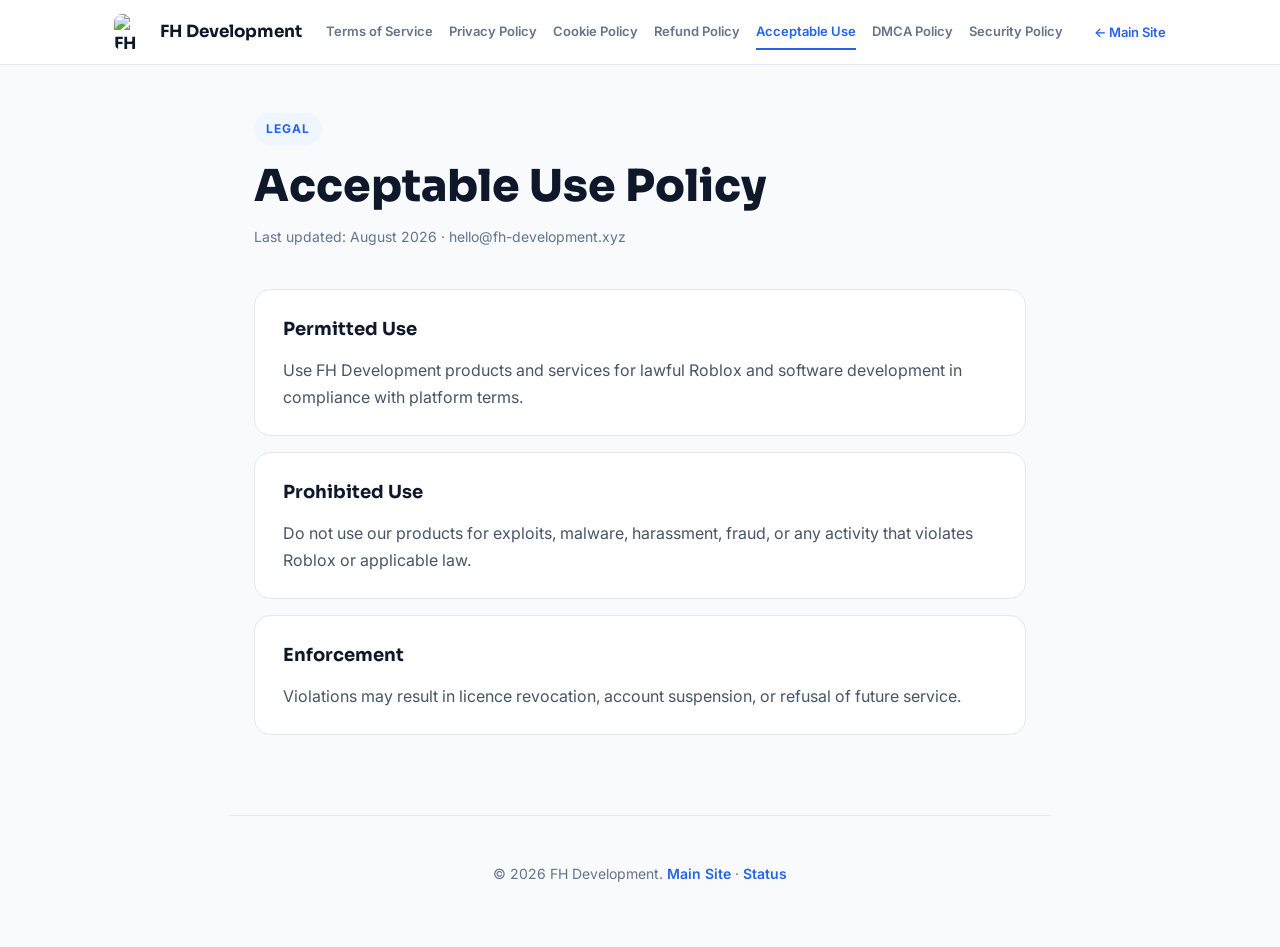
==== acceptable-use.html @ 7388f941 "new fix" ====
<!DOCTYPE html>
<html lang="en">
<head>
  <meta charset="UTF-8" />
  <meta name="viewport" content="width=device-width, initial-scale=1.0" />
  <title>Acceptable Use Policy — FH Development Legal</title>
  <meta name="description" content="Acceptable Use Policy for FH Development." />
  <link rel="icon" href="https://cdn.fh-development.xyz/departmental/logos/Real_White_Logo.png"/>
  <link rel="stylesheet" href="styles.css" />
</head>
<body>
  <div id="legal-nav" data-active="aup"></div>
  <main class="legal-main">
    <div class="legal-hero">
      <span class="legal-eyebrow">Legal</span>
      <h1 class="legal-title">Acceptable Use Policy</h1>
      <p class="legal-updated">Last updated: August 2026 · <span id="legal-company-meta">hello@fh-development.xyz</span></p>
    </div>
    <div class="legal-section"><h2>Permitted Use</h2><p>Use FH Development products and services for lawful Roblox and software development in compliance with platform terms.</p></div>
    <div class="legal-section"><h2>Prohibited Use</h2><p>Do not use our products for exploits, malware, harassment, fraud, or any activity that violates Roblox or applicable law.</p></div>
    <div class="legal-section"><h2>Enforcement</h2><p>Violations may result in licence revocation, account suspension, or refusal of future service.</p></div>
  </main>
  <footer class="legal-footer">
    <p>© 2026 FH Development. <a href="https://fh-development.xyz">Main Site</a> · <a href="https://status.fh-development.xyz">Status</a></p>
  </footer>
  <script src="js/legal.js"></script>
</body>
</html>
---- styles.css ----
@import url('https://fonts.googleapis.com/css2?family=Inter:wght@400;500;600;700&family=Sora:wght@600;700;800&display=swap');

:root {
  --primary: #2563EB;
  --primary-dark: #1D4ED8;
  --bg: #F8FAFC;
  --text: #0F172A;
  --muted: #64748B;
  --border: #E2E8F0;
}

* { box-sizing: border-box; }

body {
  margin: 0;
  font-family: Inter, system-ui, sans-serif;
  background: var(--bg);
  color: var(--text);
  line-height: 1.7;
}

.legal-header {
  background: #fff;
  border-bottom: 1px solid var(--border);
  position: sticky;
  top: 0;
  z-index: 50;
}

.legal-header-inner {
  max-width: 1100px;
  margin: 0 auto;
  padding: 0 1.5rem;
  height: 64px;
  display: flex;
  align-items: center;
  gap: 1.5rem;
}

.legal-brand {
  display: flex;
  align-items: center;
  gap: 0.625rem;
  text-decoration: none;
  color: var(--text);
  font-family: Sora, sans-serif;
  font-weight: 700;
  font-size: 1.05rem;
  flex-shrink: 0;
}

.legal-brand img { border-radius: 8px; object-fit: cover; }

.legal-nav-links {
  display: flex;
  flex-wrap: wrap;
  gap: 0.25rem 1rem;
  flex: 1;
  overflow-x: auto;
}

.legal-nav-link {
  color: var(--muted);
  text-decoration: none;
  font-size: 0.8125rem;
  font-weight: 600;
  white-space: nowrap;
  padding: 0.35rem 0;
  border-bottom: 2px solid transparent;
}

.legal-nav-link:hover { color: var(--primary); }
.legal-nav-link.active { color: var(--primary); border-bottom-color: var(--primary); }

.legal-back {
  font-size: 0.8125rem;
  font-weight: 600;
  color: var(--primary);
  text-decoration: none;
  flex-shrink: 0;
}

.legal-back:hover { text-decoration: underline; }

.legal-main {
  max-width: 820px;
  margin: 0 auto;
  padding: 3rem 1.5rem 4rem;
}

.legal-hero {
  margin-bottom: 2.5rem;
}

.legal-eyebrow {
  display: inline-block;
  font-size: 0.75rem;
  font-weight: 700;
  letter-spacing: 0.08em;
  text-transform: uppercase;
  color: var(--primary);
  background: #EFF6FF;
  padding: 0.35rem 0.75rem;
  border-radius: 999px;
  margin-bottom: 1rem;
}

.legal-title {
  font-family: Sora, sans-serif;
  font-size: clamp(2rem, 5vw, 2.75rem);
  font-weight: 800;
  line-height: 1.15;
  margin: 0 0 0.75rem;
}

.legal-updated {
  color: var(--muted);
  font-size: 0.875rem;
}

.legal-section {
  background: #fff;
  border: 1px solid var(--border);
  border-radius: 1rem;
  padding: 1.5rem 1.75rem;
  margin-bottom: 1rem;
}

.legal-section h2 {
  font-family: Sora, sans-serif;
  font-size: 1.125rem;
  font-weight: 700;
  margin: 0 0 0.75rem;
}

.legal-section p { margin: 0 0 0.75rem; color: #475569; }
.legal-section p:last-child { margin-bottom: 0; }
.legal-section ul { margin: 0.5rem 0 0; padding-left: 1.25rem; color: #475569; }
.legal-section li { margin-bottom: 0.35rem; }
.legal-section a { color: var(--primary); font-weight: 600; }

.legal-footer {
  max-width: 820px;
  margin: 0 auto;
  padding: 2rem 1.5rem 3rem;
  text-align: center;
  color: var(--muted);
  font-size: 0.875rem;
  border-top: 1px solid var(--border);
}

.legal-footer a { color: var(--primary); text-decoration: none; font-weight: 600; }
.legal-footer a:hover { text-decoration: underline; }

@media (max-width: 768px) {
  .legal-header-inner { height: auto; flex-wrap: wrap; padding: 1rem 1.25rem; }
  .legal-nav-links { order: 3; width: 100%; }
  .legal-back { margin-left: auto; }
}
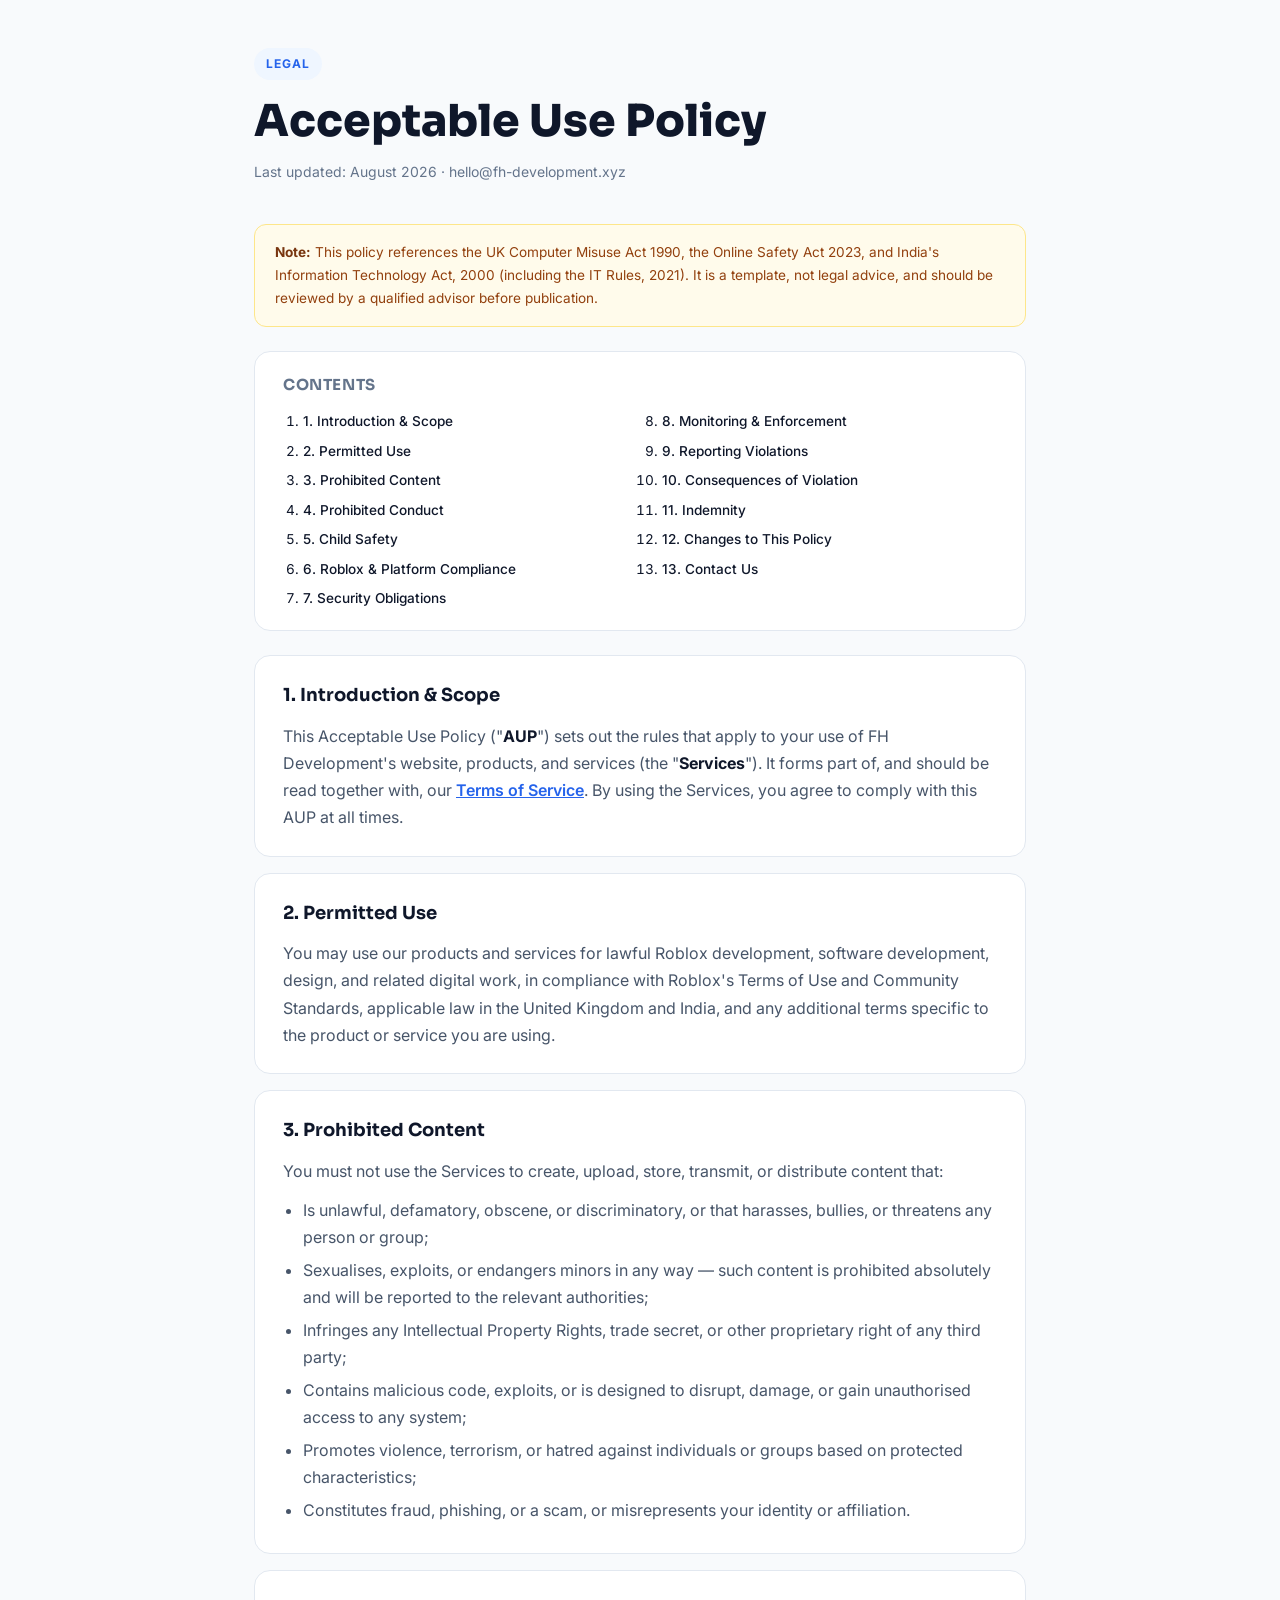
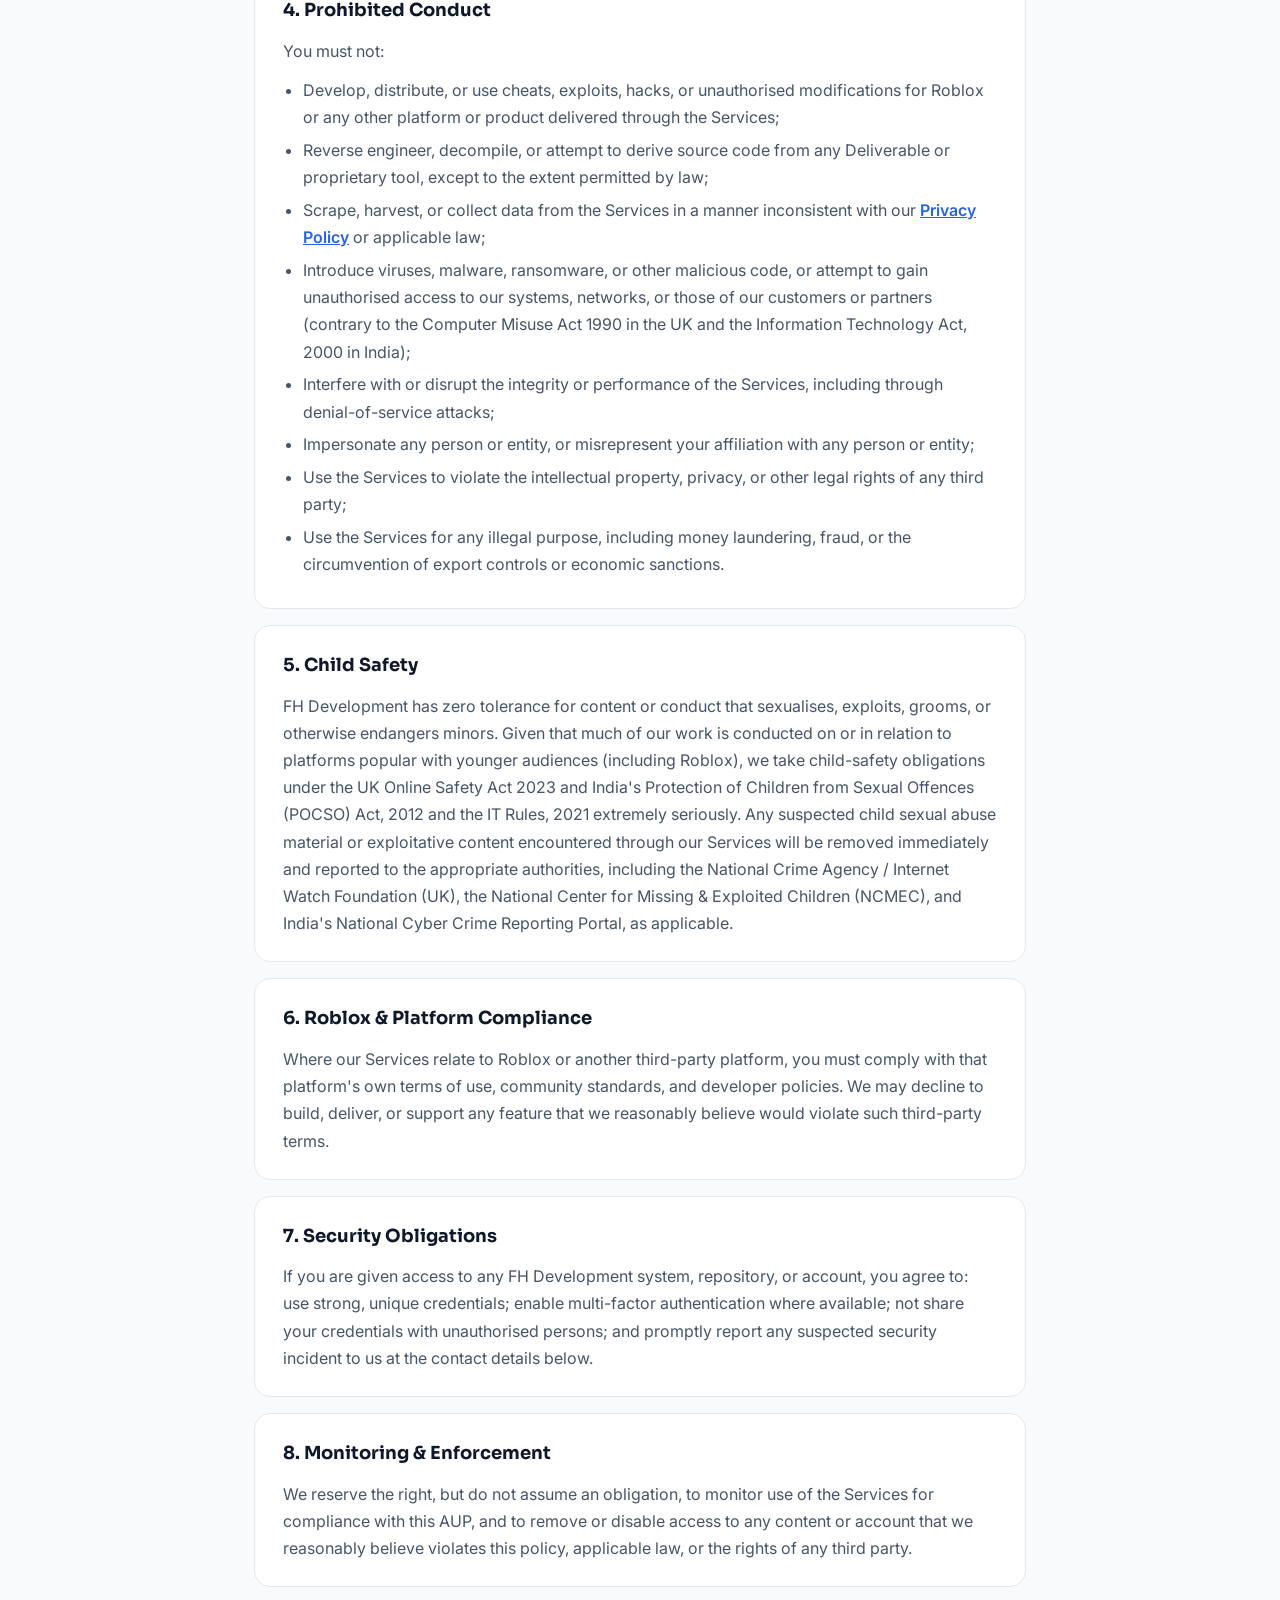
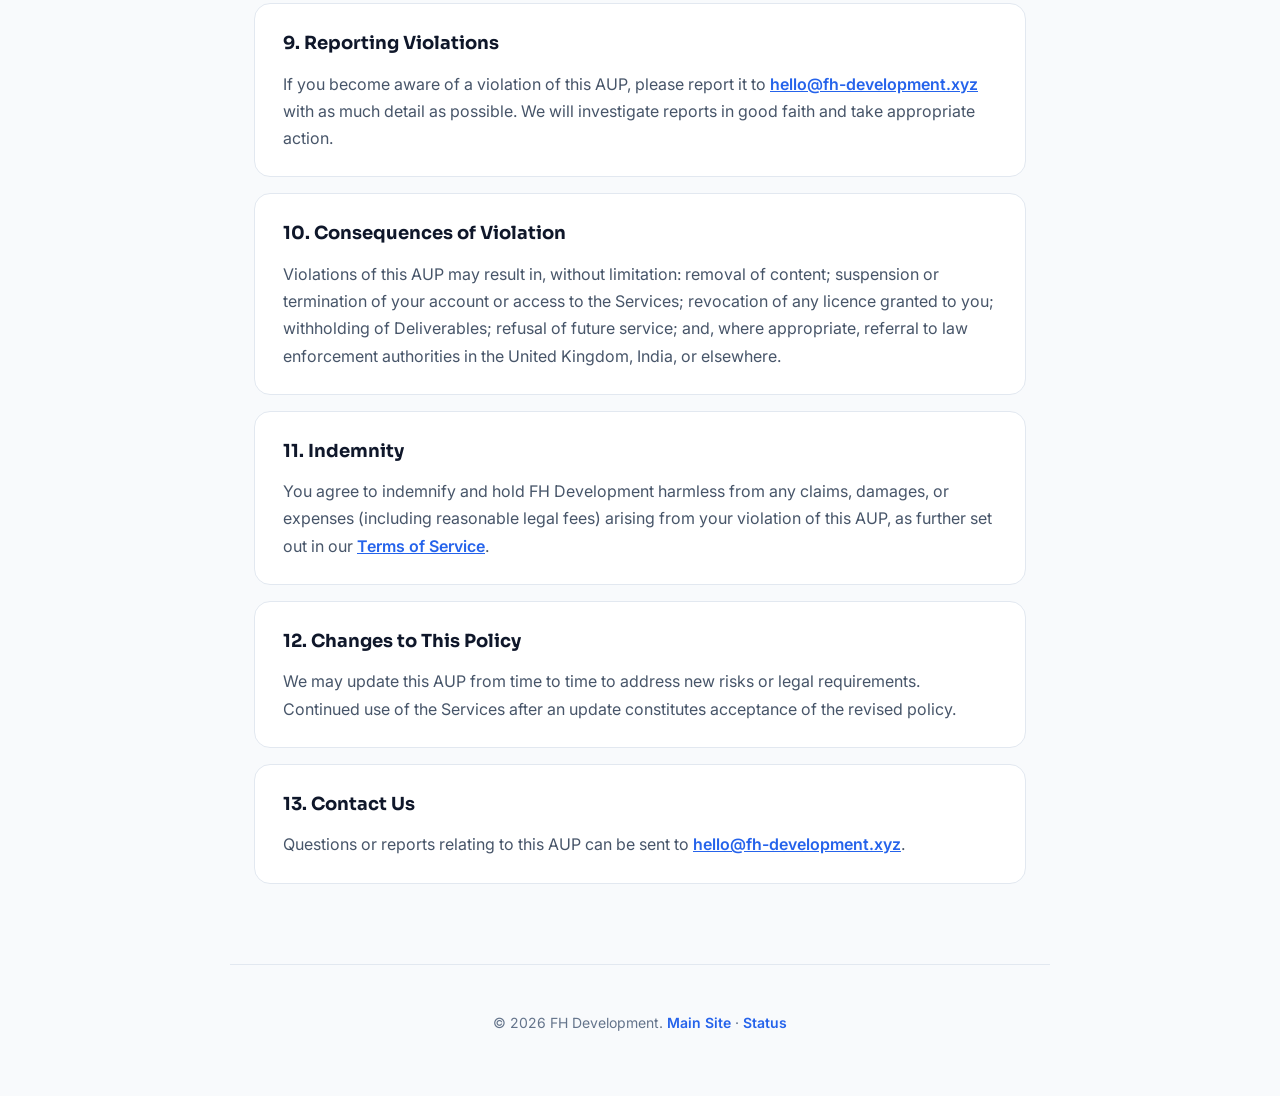
==== commit 65d95d99: "new cha" ====
--- a/acceptable-use.html
+++ b/acceptable-use.html
@@ -16,13 +16,116 @@
       <h1 class="legal-title">Acceptable Use Policy</h1>
       <p class="legal-updated">Last updated: August 2026 · <span id="legal-company-meta">hello@fh-development.xyz</span></p>
     </div>
-    <div class="legal-section"><h2>Permitted Use</h2><p>Use FH Development products and services for lawful Roblox and software development in compliance with platform terms.</p></div>
-    <div class="legal-section"><h2>Prohibited Use</h2><p>Do not use our products for exploits, malware, harassment, fraud, or any activity that violates Roblox or applicable law.</p></div>
-    <div class="legal-section"><h2>Enforcement</h2><p>Violations may result in licence revocation, account suspension, or refusal of future service.</p></div>
+
+    <div class="legal-note">
+      <strong>Note:</strong> This policy references the UK Computer Misuse Act 1990, the Online Safety Act 2023, and India's Information Technology Act, 2000 (including the IT Rules, 2021). It is a template, not legal advice, and should be reviewed by a qualified advisor before publication.
+    </div>
+
+    <div class="legal-toc">
+      <h2>Contents</h2>
+      <ol>
+        <li><a href="#intro">1. Introduction &amp; Scope</a></li>
+        <li><a href="#permitted">2. Permitted Use</a></li>
+        <li><a href="#prohibited-content">3. Prohibited Content</a></li>
+        <li><a href="#prohibited-conduct">4. Prohibited Conduct</a></li>
+        <li><a href="#child-safety">5. Child Safety</a></li>
+        <li><a href="#platform">6. Roblox &amp; Platform Compliance</a></li>
+        <li><a href="#security-obligations">7. Security Obligations</a></li>
+        <li><a href="#monitoring">8. Monitoring &amp; Enforcement</a></li>
+        <li><a href="#reporting">9. Reporting Violations</a></li>
+        <li><a href="#consequences">10. Consequences of Violation</a></li>
+        <li><a href="#indemnity">11. Indemnity</a></li>
+        <li><a href="#changes">12. Changes to This Policy</a></li>
+        <li><a href="#contact">13. Contact Us</a></li>
+      </ol>
+    </div>
+
+    <div class="legal-section" id="intro">
+      <h2>1. Introduction &amp; Scope</h2>
+      <p>This Acceptable Use Policy ("<strong>AUP</strong>") sets out the rules that apply to your use of FH Development's website, products, and services (the "<strong>Services</strong>"). It forms part of, and should be read together with, our <a href="index.html">Terms of Service</a>. By using the Services, you agree to comply with this AUP at all times.</p>
+    </div>
+
+    <div class="legal-section" id="permitted">
+      <h2>2. Permitted Use</h2>
+      <p>You may use our products and services for lawful Roblox development, software development, design, and related digital work, in compliance with Roblox's Terms of Use and Community Standards, applicable law in the United Kingdom and India, and any additional terms specific to the product or service you are using.</p>
+    </div>
+
+    <div class="legal-section" id="prohibited-content">
+      <h2>3. Prohibited Content</h2>
+      <p>You must not use the Services to create, upload, store, transmit, or distribute content that:</p>
+      <ul>
+        <li>Is unlawful, defamatory, obscene, or discriminatory, or that harasses, bullies, or threatens any person or group;</li>
+        <li>Sexualises, exploits, or endangers minors in any way — such content is prohibited absolutely and will be reported to the relevant authorities;</li>
+        <li>Infringes any Intellectual Property Rights, trade secret, or other proprietary right of any third party;</li>
+        <li>Contains malicious code, exploits, or is designed to disrupt, damage, or gain unauthorised access to any system;</li>
+        <li>Promotes violence, terrorism, or hatred against individuals or groups based on protected characteristics;</li>
+        <li>Constitutes fraud, phishing, or a scam, or misrepresents your identity or affiliation.</li>
+      </ul>
+    </div>
+
+    <div class="legal-section" id="prohibited-conduct">
+      <h2>4. Prohibited Conduct</h2>
+      <p>You must not:</p>
+      <ul>
+        <li>Develop, distribute, or use cheats, exploits, hacks, or unauthorised modifications for Roblox or any other platform or product delivered through the Services;</li>
+        <li>Reverse engineer, decompile, or attempt to derive source code from any Deliverable or proprietary tool, except to the extent permitted by law;</li>
+        <li>Scrape, harvest, or collect data from the Services in a manner inconsistent with our <a href="privacy.html">Privacy Policy</a> or applicable law;</li>
+        <li>Introduce viruses, malware, ransomware, or other malicious code, or attempt to gain unauthorised access to our systems, networks, or those of our customers or partners (contrary to the Computer Misuse Act 1990 in the UK and the Information Technology Act, 2000 in India);</li>
+        <li>Interfere with or disrupt the integrity or performance of the Services, including through denial-of-service attacks;</li>
+        <li>Impersonate any person or entity, or misrepresent your affiliation with any person or entity;</li>
+        <li>Use the Services to violate the intellectual property, privacy, or other legal rights of any third party;</li>
+        <li>Use the Services for any illegal purpose, including money laundering, fraud, or the circumvention of export controls or economic sanctions.</li>
+      </ul>
+    </div>
+
+    <div class="legal-section" id="child-safety">
+      <h2>5. Child Safety</h2>
+      <p>FH Development has zero tolerance for content or conduct that sexualises, exploits, grooms, or otherwise endangers minors. Given that much of our work is conducted on or in relation to platforms popular with younger audiences (including Roblox), we take child-safety obligations under the UK Online Safety Act 2023 and India's Protection of Children from Sexual Offences (POCSO) Act, 2012 and the IT Rules, 2021 extremely seriously. Any suspected child sexual abuse material or exploitative content encountered through our Services will be removed immediately and reported to the appropriate authorities, including the National Crime Agency / Internet Watch Foundation (UK), the National Center for Missing & Exploited Children (NCMEC), and India's National Cyber Crime Reporting Portal, as applicable.</p>
+    </div>
+
+    <div class="legal-section" id="platform">
+      <h2>6. Roblox &amp; Platform Compliance</h2>
+      <p>Where our Services relate to Roblox or another third-party platform, you must comply with that platform's own terms of use, community standards, and developer policies. We may decline to build, deliver, or support any feature that we reasonably believe would violate such third-party terms.</p>
+    </div>
+
+    <div class="legal-section" id="security-obligations">
+      <h2>7. Security Obligations</h2>
+      <p>If you are given access to any FH Development system, repository, or account, you agree to: use strong, unique credentials; enable multi-factor authentication where available; not share your credentials with unauthorised persons; and promptly report any suspected security incident to us at the contact details below.</p>
+    </div>
+
+    <div class="legal-section" id="monitoring">
+      <h2>8. Monitoring &amp; Enforcement</h2>
+      <p>We reserve the right, but do not assume an obligation, to monitor use of the Services for compliance with this AUP, and to remove or disable access to any content or account that we reasonably believe violates this policy, applicable law, or the rights of any third party.</p>
+    </div>
+
+    <div class="legal-section" id="reporting">
+      <h2>9. Reporting Violations</h2>
+      <p>If you become aware of a violation of this AUP, please report it to <a href="mailto:hello@fh-development.xyz">hello@fh-development.xyz</a> with as much detail as possible. We will investigate reports in good faith and take appropriate action.</p>
+    </div>
+
+    <div class="legal-section" id="consequences">
+      <h2>10. Consequences of Violation</h2>
+      <p>Violations of this AUP may result in, without limitation: removal of content; suspension or termination of your account or access to the Services; revocation of any licence granted to you; withholding of Deliverables; refusal of future service; and, where appropriate, referral to law enforcement authorities in the United Kingdom, India, or elsewhere.</p>
+    </div>
+
+    <div class="legal-section" id="indemnity">
+      <h2>11. Indemnity</h2>
+      <p>You agree to indemnify and hold FH Development harmless from any claims, damages, or expenses (including reasonable legal fees) arising from your violation of this AUP, as further set out in our <a href="index.html">Terms of Service</a>.</p>
+    </div>
+
+    <div class="legal-section" id="changes">
+      <h2>12. Changes to This Policy</h2>
+      <p>We may update this AUP from time to time to address new risks or legal requirements. Continued use of the Services after an update constitutes acceptance of the revised policy.</p>
+    </div>
+
+    <div class="legal-section" id="contact">
+      <h2>13. Contact Us</h2>
+      <p>Questions or reports relating to this AUP can be sent to <a href="mailto:hello@fh-development.xyz">hello@fh-development.xyz</a>.</p>
+    </div>
   </main>
   <footer class="legal-footer">
     <p>© 2026 FH Development. <a href="https://fh-development.xyz">Main Site</a> · <a href="https://status.fh-development.xyz">Status</a></p>
   </footer>
-  <script src="js/legal.js"></script>
+  <script src="legal.js"></script>
 </body>
-</html>+</html>
--- a/styles.css
+++ b/styles.css
@@ -1,4 +1,4 @@
-@import url('https://fonts.googleapis.com/css2?family=Inter:wght@400;500;600;700&family=Sora:wght@600;700;800&display=swap');
+@import url('https://fonts.googleapis.com/css2?family=Inter:wght@400;500;600;700&family=Sora:wght@600;700;800&family=Plus+Jakarta+Sans:wght@400;500;600&display=swap');
 
 :root {
   --primary: #2563EB;
@@ -131,13 +131,83 @@
   font-size: 1.125rem;
   font-weight: 700;
   margin: 0 0 0.75rem;
-}
+  scroll-margin-top: 84px;
+}
+
+.legal-section h3 {
+  font-family: Sora, sans-serif;
+  font-size: 0.95rem;
+  font-weight: 700;
+  margin: 1.25rem 0 0.5rem;
+  color: var(--text);
+}
+
+.legal-section h3:first-of-type { margin-top: 0.25rem; }
 
 .legal-section p { margin: 0 0 0.75rem; color: #475569; }
 .legal-section p:last-child { margin-bottom: 0; }
-.legal-section ul { margin: 0.5rem 0 0; padding-left: 1.25rem; color: #475569; }
+.legal-section ul, .legal-section ol { margin: 0.5rem 0 0.75rem; padding-left: 1.25rem; color: #475569; }
+.legal-section ul:last-child, .legal-section ol:last-child { margin-bottom: 0; }
 .legal-section li { margin-bottom: 0.35rem; }
+.legal-section li > ul, .legal-section li > ol { margin-top: 0.35rem; }
 .legal-section a { color: var(--primary); font-weight: 600; }
+.legal-section strong { color: var(--text); }
+
+.legal-section table {
+  width: 100%;
+  border-collapse: collapse;
+  margin: 0.5rem 0 0.75rem;
+  font-size: 0.85rem;
+}
+.legal-section th, .legal-section td {
+  text-align: left;
+  padding: 0.5rem 0.6rem;
+  border: 1px solid var(--border);
+  color: #475569;
+  vertical-align: top;
+}
+.legal-section th { background: #F1F5F9; color: var(--text); font-weight: 700; }
+
+.legal-note {
+  background: #FFFBEB;
+  border: 1px solid #FDE68A;
+  border-radius: 0.75rem;
+  padding: 1rem 1.25rem;
+  margin-bottom: 1.5rem;
+  font-size: 0.85rem;
+  color: #92400E;
+}
+.legal-note strong { color: #78350F; }
+
+.legal-toc {
+  background: #fff;
+  border: 1px solid var(--border);
+  border-radius: 1rem;
+  padding: 1.25rem 1.75rem;
+  margin-bottom: 1.5rem;
+}
+.legal-toc h2 {
+  font-family: Sora, sans-serif;
+  font-size: 0.95rem;
+  font-weight: 700;
+  margin: 0 0 0.75rem;
+  text-transform: uppercase;
+  letter-spacing: 0.04em;
+  color: var(--muted);
+}
+.legal-toc ol {
+  margin: 0;
+  padding-left: 1.25rem;
+  columns: 2;
+  column-gap: 1.5rem;
+}
+.legal-toc li { margin-bottom: 0.4rem; font-size: 0.85rem; break-inside: avoid; }
+.legal-toc a { color: var(--text); text-decoration: none; font-weight: 500; }
+.legal-toc a:hover { color: var(--primary); text-decoration: underline; }
+
+@media (max-width: 600px) {
+  .legal-toc ol { columns: 1; }
+}
 
 .legal-footer {
   max-width: 820px;
